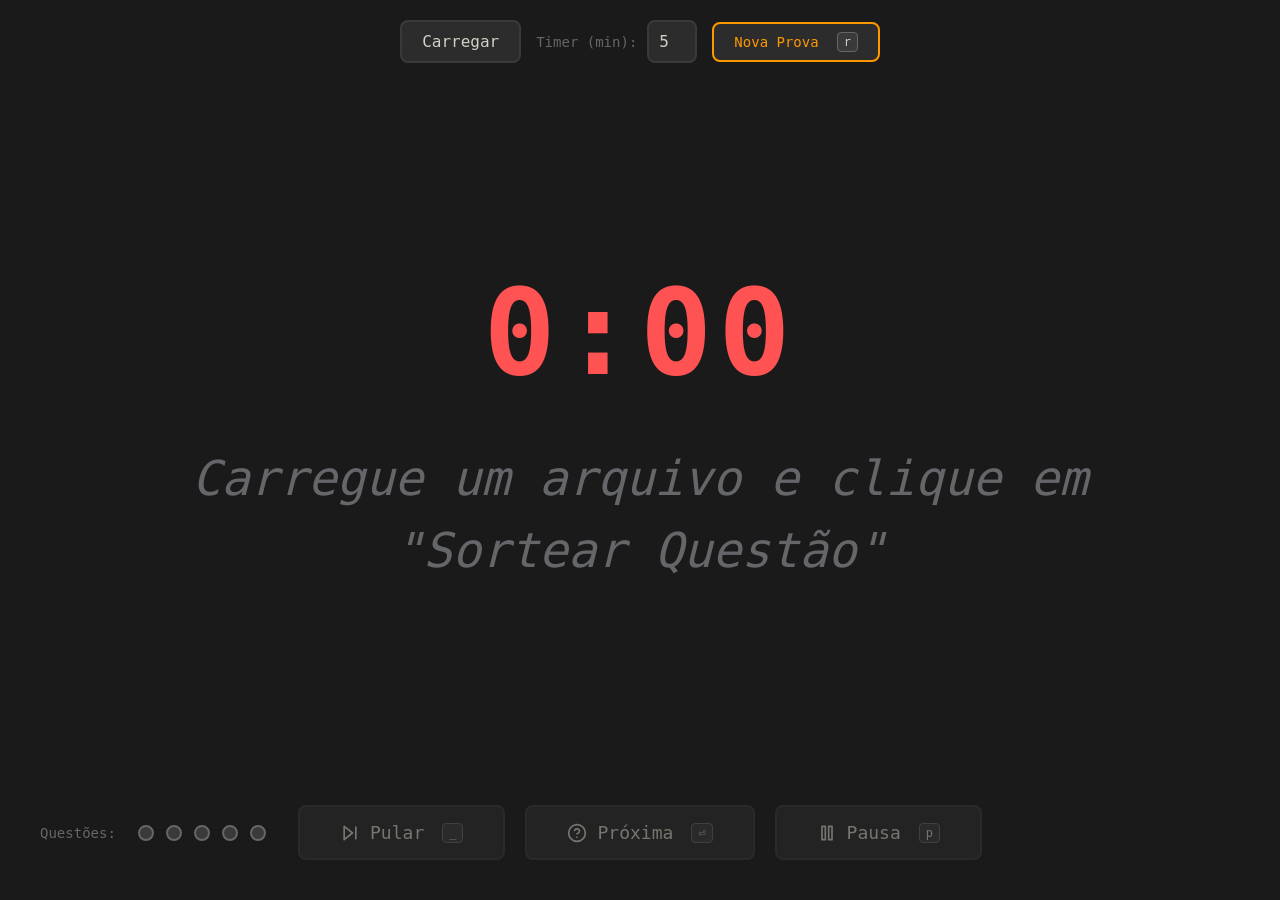
==== question_picker.html @ 437a16ee "Initial commit" ====
<!DOCTYPE html>
<html lang="pt-BR">
<head>
    <meta charset="UTF-8">
    <meta name="viewport" content="width=device-width, initial-scale=1.0">
    <title>Sorteador de Questões</title>
    <style>
        * {
            margin: 0;
            padding: 0;
            box-sizing: border-box;
        }

        body {
            font-family: 'SF Mono', 'Monaco', 'Inconsolata', 'Fira Code', monospace;
            background: #1a1a1a;
            color: #d1d0c5;
            height: 100vh;
            overflow: hidden;
            display: flex;
            flex-direction: column;
        }

        .header {
            padding: 20px;
            display: flex;
            justify-content: center;
            align-items: center;
            gap: 15px;
        }

        .header-controls {
            display: flex;
            align-items: center;
            gap: 15px;
        }

        .reset-button {
            background: #2c2c2c;
            color: #ff9800;
            border: 2px solid #ff9800;
            padding: 8px 20px;
            font-size: 14px;
            border-radius: 8px;
            cursor: pointer;
            font-family: inherit;
            transition: all 0.3s;
        }

        .reset-button:hover {
            background: #ff9800;
            color: #1a1a1a;
        }

        select {
            background: #2c2c2c;
            color: #d1d0c5;
            border: 2px solid #3a3a3a;
            padding: 10px 20px;
            font-size: 16px;
            border-radius: 8px;
            cursor: pointer;
            font-family: inherit;
            transition: border-color 0.3s;
        }

        select:hover {
            border-color: #646669;
        }

        select:focus {
            outline: none;
            border-color: #e2b714;
        }

        input[type="file"] {
            display: none;
        }

        .file-label {
            background: #2c2c2c;
            color: #d1d0c5;
            border: 2px solid #3a3a3a;
            padding: 10px 20px;
            font-size: 16px;
            border-radius: 8px;
            cursor: pointer;
            font-family: inherit;
            transition: all 0.3s;
        }

        .file-label:hover {
            border-color: #646669;
            background: #323232;
        }

        .main-content {
            flex: 1;
            display: flex;
            flex-direction: column;
            justify-content: center;
            align-items: center;
            padding: 40px;
            gap: 40px;
        }

        .timer {
            font-size: clamp(48px, 10vw, 120px);
            font-weight: bold;
            transition: color 0.3s, opacity 0.3s;
            letter-spacing: 0.05em;
        }

        .timer.normal {
            color: #e2b714;
        }

        .timer.warning {
            color: #ff9800;
        }

        .timer.danger {
            color: #ff5252;
        }

        .timer.hidden {
            display: none;
        }

        .timer.dimmed {
            color: #646669;
        }

        .question {
            font-size: clamp(24px, 4vw, 48px);
            text-align: center;
            max-width: 90%;
            line-height: 1.5;
            color: #d1d0c5;
        }

        .bottom-controls {
            padding: 40px;
            display: flex;
            justify-content: center;
            align-items: center;
            gap: 20px;
        }

        button {
            background: #2c2c2c;
            color: #d1d0c5;
            border: 2px solid #3a3a3a;
            padding: 15px 40px;
            font-size: 18px;
            border-radius: 8px;
            cursor: pointer;
            font-family: inherit;
            transition: all 0.3s;
            display: flex;
            align-items: center;
            gap: 10px;
        }

        button:hover {
            border-color: #646669;
            background: #323232;
            transform: translateY(-2px);
        }

        button:active {
            transform: translateY(0);
        }

        button:disabled {
            opacity: 0.5;
            cursor: not-allowed;
            transform: none;
        }

        button:disabled:hover {
            transform: none;
        }

        .icon {
            width: 20px;
            height: 20px;
            fill: none;
            stroke: currentColor;
            stroke-width: 2;
            stroke-linecap: round;
            stroke-linejoin: round;
        }

        .keyboard-hint {
            display: inline-block;
            margin-left: 8px;
            padding: 2px 6px;
            background: #3a3a3a;
            border: 1px solid #646669;
            border-radius: 4px;
            font-size: 12px;
            font-family: monospace;
            color: #d1d0c5;
        }

        .recording-indicator {
            display: none;
            align-items: center;
            gap: 8px;
            padding: 8px 16px;
            background: #2c2c2c;
            border: 2px solid #ff5252;
            border-radius: 8px;
            font-size: 14px;
        }

        .recording-indicator.active {
            display: flex;
        }

        .recording-dot {
            width: 10px;
            height: 10px;
            background: #ff5252;
            border-radius: 50%;
            animation: pulse 1.5s ease-in-out infinite;
        }

        @keyframes pulse {
            0%, 100% { opacity: 1; }
            50% { opacity: 0.3; }
        }

        .settings {
            display: flex;
            gap: 10px;
            align-items: center;
        }

        input[type="number"] {
            background: #2c2c2c;
            color: #d1d0c5;
            border: 2px solid #3a3a3a;
            padding: 10px;
            width: 50px;
            font-size: 16px;
            border-radius: 8px;
            font-family: inherit;
        }

        input[type="number"]:focus {
            outline: none;
            border-color: #e2b714;
        }

        .placeholder {
            color: #646669;
            font-style: italic;
        }

        .summary-list {
            list-style: none;
            padding: 0;
            max-width: 90%;
            text-align: left;
        }

        .summary-list li {
            margin-bottom: 30px;
            font-size: clamp(18px, 3vw, 32px);
            line-height: 1.6;
            padding-left: 40px;
            position: relative;
        }

        .summary-list li::before {
            content: attr(data-number);
            position: absolute;
            left: 0;
            font-weight: bold;
            color: #e2b714;
        }

        .summary-list li.skipped {
            color: #646669;
            opacity: 0.6;
        }

        .summary-list li.skipped::before {
            color: #ff9800;
        }

        label {
            font-size: 14px;
            color: #646669;
        }

        .progress-indicator {
            display: flex;
            gap: 12px;
            align-items: center;
            position: absolute;
            left: 40px;
        }

        .progress-dot {
            width: 16px;
            height: 16px;
            border-radius: 50%;
            background: #3a3a3a;
            border: 2px solid #646669;
            transition: all 0.3s;
        }

        .progress-dot.completed {
            background: #4caf50;
            border-color: #4caf50;
            box-shadow: 0 0 10px rgba(76, 175, 80, 0.5);
        }

        .progress-dot.skipped {
            background: #ff9800;
            border-color: #ff9800;
            box-shadow: 0 0 10px rgba(255, 152, 0, 0.5);
        }

        .progress-dot.current {
            background: #e2b714;
            border-color: #e2b714;
            box-shadow: 0 0 10px rgba(226, 183, 20, 0.5);
            transform: scale(1.2);
        }

        .progress-label {
            font-size: 14px;
            color: #646669;
            margin-right: 10px;
        }
    </style>
</head>
<body>
    <div class="header">
        <div class="header-controls">
            <label for="fileInput" class="file-label">Carregar</label>
            <input type="file" id="fileInput" accept=".md,.txt" multiple>
            <select id="fileSelect" style="display: none;">
                <option value="">Escolha a prova</option>
            </select>
            <div class="settings">
                <label for="timerMinutes">Timer (min):</label>
                <input type="number" id="timerMinutes" value="5" min="1" max="60">
            </div>
            <div class="recording-indicator" id="recordingIndicator">
                <div class="recording-dot"></div>
                <span>Gravando áudio</span>
            </div>
            <button class="reset-button" id="resetButton">Nova Prova<span class="keyboard-hint">r</span></button>
        </div>
    </div>

    <div class="main-content">
        <div class="timer normal" id="timer">5:00</div>
        <div class="question placeholder" id="question">Carregue um arquivo e clique em "Sortear Questão"</div>
    </div>

    <div class="bottom-controls">
        <div class="progress-indicator">
            <span class="progress-label">Questões:</span>
            <div class="progress-dot" id="dot1"></div>
            <div class="progress-dot" id="dot2"></div>
            <div class="progress-dot" id="dot3"></div>
            <div class="progress-dot" id="dot4"></div>
            <div class="progress-dot" id="dot5"></div>
        </div>
        
        <button id="skipButton" disabled>
            <svg class="icon" viewBox="0 0 24 24">
                <path d="M5 4l10 8-10 8V4z"/>
                <line x1="19" y1="5" x2="19" y2="19"/>
            </svg>
            Pular<span class="keyboard-hint">_</span>
        </button>
        
        <button id="drawButton" disabled>
            <svg class="icon" viewBox="0 0 24 24">
                <circle cx="12" cy="12" r="10"/>
                <path d="M9.09 9a3 3 0 0 1 5.83 1c0 2-3 3-3 3"/>
                <line x1="12" y1="17" x2="12.01" y2="17"/>
            </svg>
            Próxima<span class="keyboard-hint">⏎</span>
        </button>
        
        <button id="pauseButton" disabled>
            <svg class="icon" viewBox="0 0 24 24">
                <rect x="6" y="4" width="4" height="16"/>
                <rect x="14" y="4" width="4" height="16"/>
            </svg>
            Pausa<span class="keyboard-hint">p</span>
        </button>
    </div>

    <script>
        let questions = [];
        let usedQuestions = [];
        let currentSessionQuestions = []; // Questões da sessão atual (máximo 5)
        let questionStatus = []; // 'answered' ou 'skipped'
        let skipCount = 0; // Conta quantas questões foram puladas (máximo 2)
        let currentQuestionIndex = 0; // Índice da questão atual (0-4)
        let timerInterval = null;
        let timeLeft = 0;
        let isPaused = false;
        let loadedFiles = {};
        
        // Variáveis para gravação de áudio
        let mediaRecorder = null;
        let audioChunks = [];
        let isRecording = false;
        let currentFileName = '';

        const fileInput = document.getElementById('fileInput');
        const fileSelect = document.getElementById('fileSelect');
        const timerMinutesInput = document.getElementById('timerMinutes');
        const timerDisplay = document.getElementById('timer');
        const questionDisplay = document.getElementById('question');
        const drawButton = document.getElementById('drawButton');
        const pauseButton = document.getElementById('pauseButton');
        const skipButton = document.getElementById('skipButton');
        const resetButton = document.getElementById('resetButton');
        const recordingIndicator = document.getElementById('recordingIndicator');
        const dots = [
            document.getElementById('dot1'),
            document.getElementById('dot2'),
            document.getElementById('dot3'),
            document.getElementById('dot4'),
            document.getElementById('dot5')
        ];

        fileInput.addEventListener('change', handleFileSelect);
        fileSelect.addEventListener('change', handleFileChange);
        drawButton.addEventListener('click', drawQuestion);
        pauseButton.addEventListener('click', togglePause);
        skipButton.addEventListener('click', skipQuestion);
        resetButton.addEventListener('click', resetProgress);

        // Atalhos de teclado
        document.addEventListener('keydown', (e) => {
            // Enter - Próxima questão
            if (e.key === 'Enter' && !drawButton.disabled) {
                e.preventDefault();
                drawQuestion();
            }
            // Espaço - Pular questão
            else if (e.key === ' ' && !skipButton.disabled) {
                e.preventDefault();
                skipQuestion();
            }
            // P - Pausar/Retomar
            else if (e.key === 'p' || e.key === 'P') {
                if (!pauseButton.disabled) {
                    e.preventDefault();
                    togglePause();
                }
            }
            // R - Nova Prova
            else if (e.key === 'r' || e.key === 'R') {
                e.preventDefault();
                resetProgress();
            }
        });

        // Funções de gravação de áudio
        async function startRecording() {
            try {
                const stream = await navigator.mediaDevices.getUserMedia({ audio: true });
                mediaRecorder = new MediaRecorder(stream);
                audioChunks = [];
                
                mediaRecorder.ondataavailable = (event) => {
                    if (event.data.size > 0) {
                        audioChunks.push(event.data);
                    }
                };
                
                mediaRecorder.onstop = () => {
                    const audioBlob = new Blob(audioChunks, { type: 'audio/webm' });
                    downloadAudio(audioBlob);
                    
                    // Para todas as tracks do stream
                    stream.getTracks().forEach(track => track.stop());
                };
                
                mediaRecorder.start();
                isRecording = true;
                recordingIndicator.classList.add('active');
                
                console.log('Gravação iniciada');
            } catch (error) {
                console.error('Erro ao iniciar gravação:', error);
                alert('Não foi possível acessar o microfone. Verifique as permissões do navegador.');
            }
        }
        
        function stopRecording() {
            if (mediaRecorder && isRecording) {
                mediaRecorder.stop();
                isRecording = false;
                recordingIndicator.classList.remove('active');
                console.log('Gravação finalizada');
            }
        }
        
        function downloadAudio(audioBlob) {
            const url = URL.createObjectURL(audioBlob);
            const a = document.createElement('a');
            a.style.display = 'none';
            a.href = url;
            
            // Nome do arquivo: prova_[nome-arquivo]_[data-hora].webm
            const now = new Date();
            const timestamp = now.toISOString().slice(0, 19).replace(/:/g, '-');
            const fileName = `prova_${currentFileName}_${timestamp}.webm`;
            
            a.download = fileName;
            document.body.appendChild(a);
            a.click();
            
            setTimeout(() => {
                document.body.removeChild(a);
                URL.revokeObjectURL(url);
            }, 100);
        }

        function handleFileSelect(e) {
            const files = e.target.files;
            
            for (let file of files) {
                const reader = new FileReader();
                reader.onload = function(event) {
                    const content = event.target.result;
                    loadedFiles[file.name] = content;
                    updateFileSelect();
                };
                reader.readAsText(file);
            }
        }

        function updateFileSelect() {
            fileSelect.innerHTML = '<option value="">Escolha a prova</option>';
            
            const fileNames = Object.keys(loadedFiles);
            
            for (let fileName of fileNames) {
                const option = document.createElement('option');
                option.value = fileName;
                option.textContent = fileName;
                fileSelect.appendChild(option);
            }
            
            // Se há apenas 1 arquivo, seleciona automaticamente e esconde o dropdown
            if (fileNames.length === 1) {
                fileSelect.style.display = 'none';
                fileSelect.value = fileNames[0];
                currentFileName = fileNames[0].replace(/\.(md|txt)$/, '');
                handleFileChange();
            } 
            // Se há mais de 1 arquivo, mostra o dropdown
            else if (fileNames.length > 1) {
                fileSelect.style.display = 'inline-block';
            }
        }

        function handleFileChange() {
            const selectedFile = fileSelect.value;
            
            if (selectedFile && loadedFiles[selectedFile]) {
                currentFileName = selectedFile.replace(/\.(md|txt)$/, '');
                parseMarkdown(loadedFiles[selectedFile]);
                drawButton.disabled = false;
                questionDisplay.textContent = 'Clique em "Próxima" para começar';
                questionDisplay.classList.add('placeholder');
                stopTimer();
                
                // Mostra timer em cinza com 0:00
                timerDisplay.classList.remove('hidden');
                timerDisplay.classList.add('dimmed');
                timerDisplay.textContent = '0:00';
                
                resetProgress();
            } else {
                questions = [];
                usedQuestions = [];
                drawButton.disabled = true;
                questionDisplay.textContent = 'Carregue um arquivo e clique em "Próxima" para começar';
                questionDisplay.classList.add('placeholder');
                
                // Mostra timer em cinza com 0:00
                timerDisplay.classList.remove('hidden');
                timerDisplay.classList.add('dimmed');
                timerDisplay.textContent = '0:00';
                
                resetProgress();
            }
        }

        function parseMarkdown(content) {
            questions = [];
            usedQuestions = [];
            resetProgress();
            
            const lines = content.split('\n');
            
            for (let line of lines) {
                line = line.trim();
                
                // Ignora linhas vazias, títulos markdown (#) e linhas sem conteúdo
                if (!line || line.startsWith('#')) {
                    continue;
                }
                
                // Detecta apenas linhas que começam com número seguido de ponto ou parêntese
                // e captura apenas essa linha (não continua em linhas seguintes)
                if (/^\d+[\.\)]/.test(line)) {
                    const question = line.replace(/^\d+[\.\)]\s*/, '').trim();
                    if (question) {
                        questions.push(question);
                    }
                }
            }
            
            console.log(`${questions.length} questões carregadas`);
        }

        function drawQuestion() {
            if (questions.length === 0) return;
            
            // Verifica se deve mostrar o resumo
            if (shouldShowSummary()) {
                showSummary();
                drawButton.disabled = true;
                skipButton.disabled = true;
                // NÃO para a gravação aqui - continua até "Nova Prova"
                return;
            }
            
            // Inicia gravação na primeira questão
            if (currentSessionQuestions.length === 0 && !isRecording) {
                startRecording();
            }
            
            // Verifica se já atingiu o limite de 5 questões
            if (currentSessionQuestions.length >= 5) {
                alert('Este aluno já tem 5 questões designadas! Use "Nova Prova" para começar uma nova sessão.');
                return;
            }
            
            // Se todas as questões foram usadas, reinicia
            if (usedQuestions.length === questions.length) {
                usedQuestions = [];
            }
            
            // Filtra questões ainda não usadas
            const availableQuestions = questions.filter((_, index) => !usedQuestions.includes(index));
            
            // Sorteia uma questão
            const randomIndex = Math.floor(Math.random() * availableQuestions.length);
            const selectedQuestion = availableQuestions[randomIndex];
            const originalIndex = questions.indexOf(selectedQuestion);
            
            usedQuestions.push(originalIndex);
            currentSessionQuestions.push(selectedQuestion);
            questionStatus.push('answered'); // Marca como respondida por padrão
            
            questionDisplay.textContent = selectedQuestion;
            questionDisplay.classList.remove('placeholder');
            
            updateProgressIndicator();
            startTimer();
            
            // Habilita o botão de pular apenas se ainda não pulou 2 vezes
            skipButton.disabled = skipCount >= 2;
        }
        
        function skipQuestion() {
            // Marca a última questão como pulada
            if (questionStatus.length > 0) {
                questionStatus[questionStatus.length - 1] = 'skipped';
                skipCount++; // Incrementa o contador de pulos
            }
            
            // Para o timer
            stopTimer();
            
            // Atualiza o indicador
            updateProgressIndicator();
            
            // Verifica se deve mostrar o resumo
            if (shouldShowSummary()) {
                showSummary();
                drawButton.disabled = true;
                skipButton.disabled = true;
                return;
            }
            
            // Sorteia automaticamente a próxima questão
            if (currentSessionQuestions.length < 5) {
                drawQuestion();
            }
        }
        
        function shouldShowSummary() {
            const answeredCount = questionStatus.filter(s => s === 'answered').length;
            const skippedCount = questionStatus.filter(s => s === 'skipped').length;
            
            // Mostra resumo se: 3 respondidas + 0 puladas OU 5 questões no total
            return (answeredCount === 3 && skippedCount === 0) || 
                   (currentSessionQuestions.length === 5);
        }
        
        function showSummary() {
            // Esconde o timer
            timerDisplay.classList.add('hidden');
            
            // Atualiza o indicador para mostrar todas como completadas
            dots.forEach((dot, index) => {
                dot.classList.remove('completed', 'current', 'skipped');
                
                if (index < currentSessionQuestions.length) {
                    const status = questionStatus[index];
                    if (status === 'skipped') {
                        dot.classList.add('skipped');
                    } else {
                        dot.classList.add('completed');
                    }
                }
            });
            
            // Cria a lista de questões
            let summaryHTML = '<ul class="summary-list">';
            
            currentSessionQuestions.forEach((question, index) => {
                const status = questionStatus[index];
                const className = status === 'skipped' ? 'skipped' : '';
                summaryHTML += `<li class="${className}" data-number="${index + 1}.">${question}</li>`;
            });
            
            summaryHTML += '</ul>';
            
            questionDisplay.innerHTML = summaryHTML;
            questionDisplay.classList.remove('placeholder');
        }
        
        function resetProgress() {
            currentSessionQuestions = [];
            questionStatus = [];
            skipCount = 0; // Reseta o contador de pulos
            currentQuestionIndex = 0;
            stopTimer();
            stopRecording(); // Para a gravação se estiver ativa
            
            // Mostra o timer em cinza com 0:00
            timerDisplay.classList.remove('hidden');
            timerDisplay.classList.add('dimmed');
            timerDisplay.textContent = '0:00';
            
            updateProgressIndicator();
            drawButton.disabled = questions.length === 0;
            skipButton.disabled = true;
            questionDisplay.textContent = questions.length > 0 ? 'Clique em "Próxima" para começar' : 'Carregue um arquivo e clique em "Próxima" para começar';
            questionDisplay.classList.add('placeholder');
        }
        
        function updateProgressIndicator() {
            dots.forEach((dot, index) => {
                dot.classList.remove('completed', 'current', 'skipped');
                
                if (index < currentSessionQuestions.length - 1) {
                    // Questões já completadas
                    const status = questionStatus[index];
                    if (status === 'skipped') {
                        dot.classList.add('skipped');
                    } else {
                        dot.classList.add('completed');
                    }
                } else if (index === currentSessionQuestions.length - 1) {
                    // Questão atual
                    dot.classList.add('current');
                }
            });
        }

        // Funções para criar sons suaves usando Web Audio API
        function playSound(frequency, duration, type = 'sine') {
            const audioContext = new (window.AudioContext || window.webkitAudioContext)();
            const oscillator = audioContext.createOscillator();
            const gainNode = audioContext.createGain();
            
            oscillator.connect(gainNode);
            gainNode.connect(audioContext.destination);
            
            oscillator.frequency.value = frequency;
            oscillator.type = type;
            
            gainNode.gain.setValueAtTime(0.3, audioContext.currentTime);
            gainNode.gain.exponentialRampToValueAtTime(0.01, audioContext.currentTime + duration);
            
            oscillator.start(audioContext.currentTime);
            oscillator.stop(audioContext.currentTime + duration);
        }

        function playStartSound() {
            // Som ascendente suave (C5 -> E5 -> G5)
            playSound(523.25, 0.15); // C5
            setTimeout(() => playSound(659.25, 0.15), 100); // E5
            setTimeout(() => playSound(783.99, 0.2), 200); // G5
        }

        function playWarningSound() {
            // Som de alerta suave (A4 -> A4)
            playSound(440, 0.2);
            setTimeout(() => playSound(440, 0.2), 250);
        }

        function playDangerSound() {
            // Som mais urgente mas ainda suave (E5 -> E5 -> E5)
            playSound(659.25, 0.15);
            setTimeout(() => playSound(659.25, 0.15), 150);
            setTimeout(() => playSound(659.25, 0.2), 300);
        }

        function playEndSound() {
            // Som descendente (G5 -> E5 -> C5)
            playSound(783.99, 0.15);
            setTimeout(() => playSound(659.25, 0.15), 150);
            setTimeout(() => playSound(523.25, 0.3), 300);
        }

        function startTimer() {
            // Limpa completamente qualquer timer anterior
            if (timerInterval) {
                clearInterval(timerInterval);
                timerInterval = null;
            }
            
            isPaused = false;
            pauseButton.disabled = false;
            pauseButton.innerHTML = `
                <svg class="icon" viewBox="0 0 24 24">
                    <rect x="6" y="4" width="4" height="16"/>
                    <rect x="14" y="4" width="4" height="16"/>
                </svg>
                Pausa<span class="keyboard-hint">p</span>
            `;
            
            // Remove o estilo dimmed e restaura cor normal
            timerDisplay.classList.remove('dimmed');
            
            const minutes = parseInt(timerMinutesInput.value) || 5;
            timeLeft = minutes * 60;
            
            updateTimerDisplay();
            playStartSound(); // Som ao iniciar
            
            // Variáveis locais para controlar sons deste timer específico
            let warningPlayed = false;
            let dangerPlayed = false;
            let isActiveTimer = true; // Flag para verificar se este timer ainda é válido
            
            timerInterval = setInterval(() => {
                // Verifica se este ainda é o timer ativo
                if (!isActiveTimer) {
                    clearInterval(timerInterval);
                    return;
                }
                
                if (!isPaused) {
                    timeLeft--;
                    updateTimerDisplay();
                    
                    // Toca som de aviso quando restar 1 minuto
                    if (timeLeft === 60 && !warningPlayed && isActiveTimer) {
                        playWarningSound();
                        warningPlayed = true;
                    }
                    
                    // Toca som de perigo quando restarem 30 segundos
                    if (timeLeft === 30 && !dangerPlayed && isActiveTimer) {
                        playDangerSound();
                        dangerPlayed = true;
                    }
                    
                    if (timeLeft <= 0) {
                        if (isActiveTimer) {
                            playEndSound(); // Som ao terminar
                        }
                        isActiveTimer = false;
                        stopTimer();
                    }
                }
            }, 1000);
            
            // Marca timers anteriores como inativos quando criar um novo
            return () => { isActiveTimer = false; };
        }

        function stopTimer() {
            if (timerInterval) {
                clearInterval(timerInterval);
                timerInterval = null;
            }
            // Força resetar o timeLeft para evitar sons fantasma
            timeLeft = 0;
            isPaused = false;
            pauseButton.disabled = true;
            pauseButton.innerHTML = `
                <svg class="icon" viewBox="0 0 24 24">
                    <rect x="6" y="4" width="4" height="16"/>
                    <rect x="14" y="4" width="4" height="16"/>
                </svg>
                Pausa<span class="keyboard-hint">p</span>
            `;
        }

        function togglePause() {
            isPaused = !isPaused;
            const icon = pauseButton.querySelector('.icon');
            
            if (isPaused) {
                pauseButton.innerHTML = `
                    <svg class="icon" viewBox="0 0 24 24">
                        <polygon points="5 3 19 12 5 21 5 3"/>
                    </svg>
                    Retomar<span class="keyboard-hint">p</span>
                `;
            } else {
                pauseButton.innerHTML = `
                    <svg class="icon" viewBox="0 0 24 24">
                        <rect x="6" y="4" width="4" height="16"/>
                        <rect x="14" y="4" width="4" height="16"/>
                    </svg>
                    Pausa<span class="keyboard-hint">p</span>
                `;
            }
        }

        function updateTimerDisplay() {
            const minutes = Math.floor(timeLeft / 60);
            const seconds = timeLeft % 60;
            timerDisplay.textContent = `${minutes}:${seconds.toString().padStart(2, '0')}`;
            
            // Não aplica cores se o timer está no modo dimmed (tela inicial)
            if (timerDisplay.classList.contains('dimmed')) {
                return;
            }
            
            // Muda a cor do timer
            timerDisplay.classList.remove('normal', 'warning', 'danger');
            
            if (timeLeft <= 30) {
                timerDisplay.classList.add('danger');
            } else if (timeLeft <= 60) {
                timerDisplay.classList.add('warning');
            } else {
                timerDisplay.classList.add('normal');
            }
        }

        // Inicializa o display do timer
        updateTimerDisplay();
    </script>
</body>
</html>
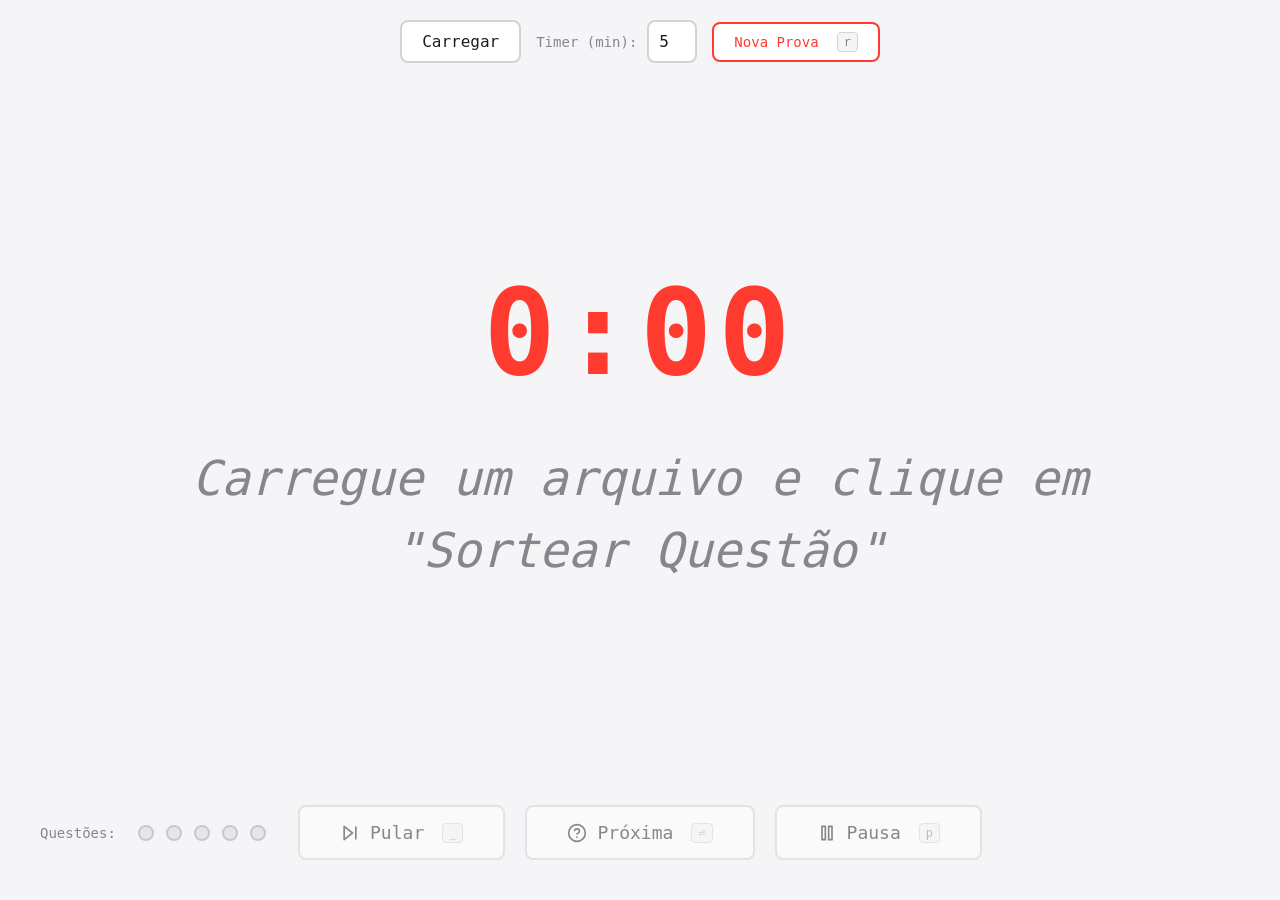
==== commit 218eef55: "Tema claro para melhorar legibilidade em sala de aula" ====
--- a/question_picker.html
+++ b/question_picker.html
@@ -13,8 +13,8 @@
 
         body {
             font-family: 'SF Mono', 'Monaco', 'Inconsolata', 'Fira Code', monospace;
-            background: #1a1a1a;
-            color: #d1d0c5;
+            background: #F5F5F7;
+            color: #1D1D1F;
             height: 100vh;
             overflow: hidden;
             display: flex;
@@ -36,9 +36,9 @@
         }
 
         .reset-button {
-            background: #2c2c2c;
-            color: #ff9800;
-            border: 2px solid #ff9800;
+            background: #FFFFFF;
+            color: #FF3B30;
+            border: 2px solid #FF3B30;
             padding: 8px 20px;
             font-size: 14px;
             border-radius: 8px;
@@ -48,14 +48,14 @@
         }
 
         .reset-button:hover {
-            background: #ff9800;
-            color: #1a1a1a;
+            background: #FF3B30;
+            color: #FFFFFF;
         }
 
         select {
-            background: #2c2c2c;
-            color: #d1d0c5;
-            border: 2px solid #3a3a3a;
+            background: #FFFFFF;
+            color: #1D1D1F;
+            border: 2px solid #D2D2D7;
             padding: 10px 20px;
             font-size: 16px;
             border-radius: 8px;
@@ -65,12 +65,12 @@
         }
 
         select:hover {
-            border-color: #646669;
+            border-color: #86868B;
         }
 
         select:focus {
             outline: none;
-            border-color: #e2b714;
+            border-color: #007AFF;
         }
 
         input[type="file"] {
@@ -78,9 +78,9 @@
         }
 
         .file-label {
-            background: #2c2c2c;
-            color: #d1d0c5;
-            border: 2px solid #3a3a3a;
+            background: #FFFFFF;
+            color: #1D1D1F;
+            border: 2px solid #D2D2D7;
             padding: 10px 20px;
             font-size: 16px;
             border-radius: 8px;
@@ -90,8 +90,8 @@
         }
 
         .file-label:hover {
-            border-color: #646669;
-            background: #323232;
+            border-color: #86868B;
+            background: #F5F5F7;
         }
 
         .main-content {
@@ -112,15 +112,15 @@
         }
 
         .timer.normal {
-            color: #e2b714;
+            color: #34C759;
         }
 
         .timer.warning {
-            color: #ff9800;
+            color: #FF9500;
         }
 
         .timer.danger {
-            color: #ff5252;
+            color: #FF3B30;
         }
 
         .timer.hidden {
@@ -128,7 +128,7 @@
         }
 
         .timer.dimmed {
-            color: #646669;
+            color: #86868B;
         }
 
         .question {
@@ -136,21 +136,26 @@
             text-align: center;
             max-width: 90%;
             line-height: 1.5;
-            color: #d1d0c5;
+            color: #1D1D1F;
+            max-height: 60vh;
+            overflow-y: auto;
+            -webkit-overflow-scrolling: touch;
         }
 
         .bottom-controls {
             padding: 40px;
             display: flex;
+            flex-wrap: wrap;
             justify-content: center;
             align-items: center;
             gap: 20px;
+            padding-bottom: calc(40px + env(safe-area-inset-bottom));
         }
 
         button {
-            background: #2c2c2c;
-            color: #d1d0c5;
-            border: 2px solid #3a3a3a;
+            background: #FFFFFF;
+            color: #1D1D1F;
+            border: 2px solid #D2D2D7;
             padding: 15px 40px;
             font-size: 18px;
             border-radius: 8px;
@@ -163,8 +168,8 @@
         }
 
         button:hover {
-            border-color: #646669;
-            background: #323232;
+            border-color: #007AFF;
+            background: #F5F5F7;
             transform: translateY(-2px);
         }
 
@@ -196,12 +201,12 @@
             display: inline-block;
             margin-left: 8px;
             padding: 2px 6px;
-            background: #3a3a3a;
-            border: 1px solid #646669;
+            background: #F5F5F7;
+            border: 1px solid #D2D2D7;
             border-radius: 4px;
             font-size: 12px;
             font-family: monospace;
-            color: #d1d0c5;
+            color: #86868B;
         }
 
         .recording-indicator {
@@ -209,8 +214,8 @@
             align-items: center;
             gap: 8px;
             padding: 8px 16px;
-            background: #2c2c2c;
-            border: 2px solid #ff5252;
+            background: #FFFFFF;
+            border: 2px solid #FF3B30;
             border-radius: 8px;
             font-size: 14px;
         }
@@ -222,7 +227,7 @@
         .recording-dot {
             width: 10px;
             height: 10px;
-            background: #ff5252;
+            background: #FF3B30;
             border-radius: 50%;
             animation: pulse 1.5s ease-in-out infinite;
         }
@@ -239,9 +244,9 @@
         }
 
         input[type="number"] {
-            background: #2c2c2c;
-            color: #d1d0c5;
-            border: 2px solid #3a3a3a;
+            background: #FFFFFF;
+            color: #1D1D1F;
+            border: 2px solid #D2D2D7;
             padding: 10px;
             width: 50px;
             font-size: 16px;
@@ -251,11 +256,11 @@
 
         input[type="number"]:focus {
             outline: none;
-            border-color: #e2b714;
+            border-color: #007AFF;
         }
 
         .placeholder {
-            color: #646669;
+            color: #86868B;
             font-style: italic;
         }
 
@@ -264,6 +269,9 @@
             padding: 0;
             max-width: 90%;
             text-align: left;
+            max-height: 60vh;
+            overflow-y: auto;
+            -webkit-overflow-scrolling: touch;
         }
 
         .summary-list li {
@@ -279,62 +287,81 @@
             position: absolute;
             left: 0;
             font-weight: bold;
-            color: #e2b714;
+            color: #007AFF;
         }
 
         .summary-list li.skipped {
-            color: #646669;
+            color: #86868B;
             opacity: 0.6;
         }
 
         .summary-list li.skipped::before {
-            color: #ff9800;
+            color: #FF9500;
         }
 
         label {
             font-size: 14px;
-            color: #646669;
+            color: #86868B;
         }
 
         .progress-indicator {
             display: flex;
             gap: 12px;
             align-items: center;
-            position: absolute;
-            left: 40px;
+            position: relative;
+            left: auto;
+            order: -1;
+            width: 100%;
+            justify-content: center;
+            margin-bottom: 10px;
+        }
+        
+        /* Layout específico para telas grandes (landscape) */
+        @media (min-width: 768px) and (orientation: landscape) {
+            .progress-indicator {
+                position: absolute;
+                left: 40px;
+                width: auto;
+                margin-bottom: 0;
+                order: 0;
+            }
+            
+            .bottom-controls {
+                flex-wrap: nowrap;
+            }
         }
 
         .progress-dot {
             width: 16px;
             height: 16px;
             border-radius: 50%;
-            background: #3a3a3a;
-            border: 2px solid #646669;
+            background: #E5E5EA;
+            border: 2px solid #C7C7CC;
             transition: all 0.3s;
         }
 
         .progress-dot.completed {
-            background: #4caf50;
-            border-color: #4caf50;
-            box-shadow: 0 0 10px rgba(76, 175, 80, 0.5);
+            background: #34C759;
+            border-color: #34C759;
+            box-shadow: 0 0 10px rgba(52, 199, 89, 0.5);
         }
 
         .progress-dot.skipped {
-            background: #ff9800;
-            border-color: #ff9800;
-            box-shadow: 0 0 10px rgba(255, 152, 0, 0.5);
+            background: #FF9500;
+            border-color: #FF9500;
+            box-shadow: 0 0 10px rgba(255, 149, 0, 0.5);
         }
 
         .progress-dot.current {
-            background: #e2b714;
-            border-color: #e2b714;
-            box-shadow: 0 0 10px rgba(226, 183, 20, 0.5);
+            background: #007AFF;
+            border-color: #007AFF;
+            box-shadow: 0 0 10px rgba(0, 122, 255, 0.5);
             transform: scale(1.2);
         }
 
         .progress-label {
             font-size: 14px;
-            color: #646669;
+            color: #86868B;
             margin-right: 10px;
         }
     </style>
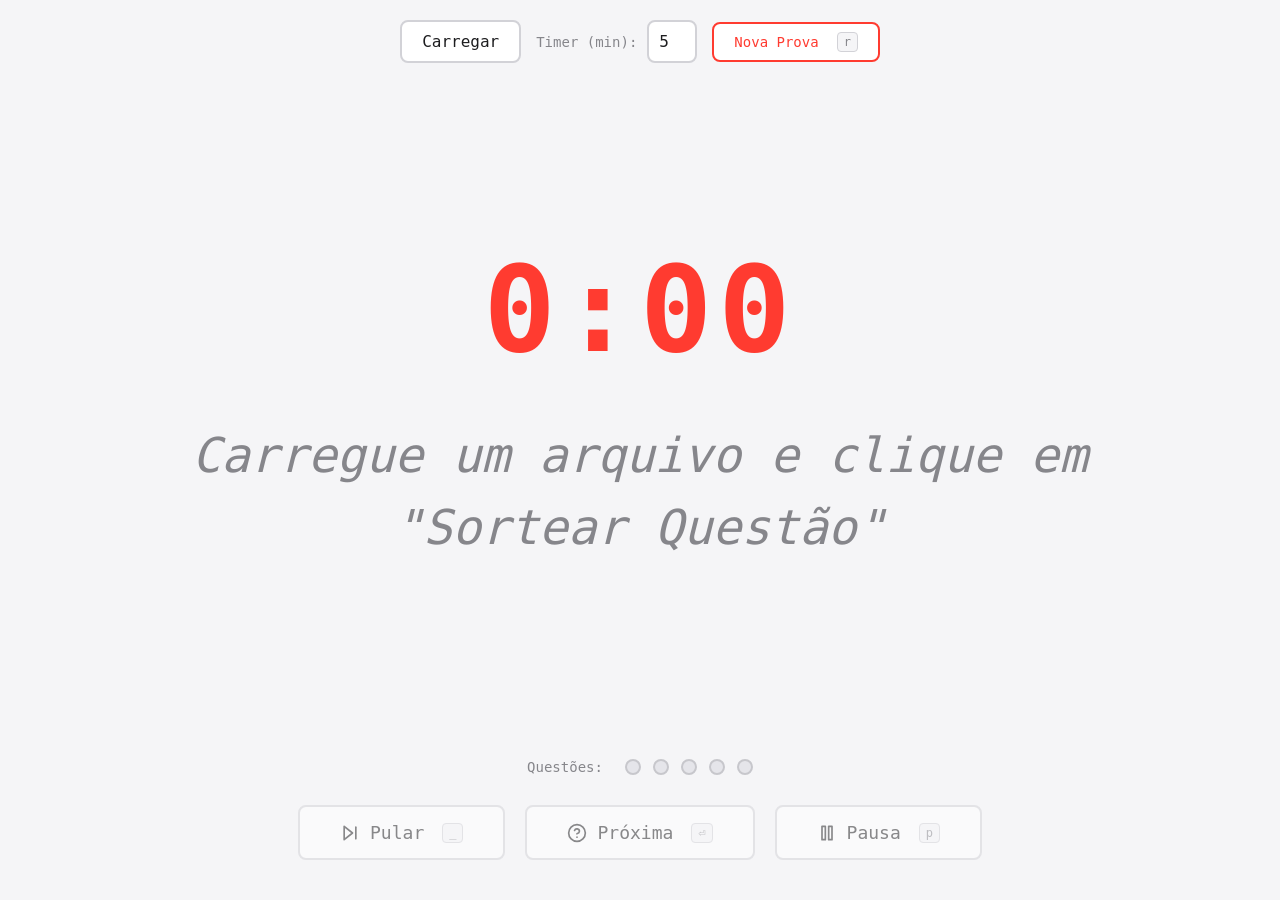
==== commit 57b9f408: "Melhorando o padding" ====
--- a/question_picker.html
+++ b/question_picker.html
@@ -310,24 +310,26 @@
             align-items: center;
             position: relative;
             left: auto;
+            right: auto;
             order: -1;
             width: 100%;
             justify-content: center;
             margin-bottom: 10px;
         }
         
-        /* Layout específico para telas grandes (landscape) */
-        @media (min-width: 768px) and (orientation: landscape) {
-            .progress-indicator {
-                position: absolute;
-                left: 40px;
-                width: auto;
-                margin-bottom: 0;
-                order: 0;
-            }
-            
+        /* Layout simétrico em todas as orientações */
+        @media (orientation: portrait) {
             .bottom-controls {
-                flex-wrap: nowrap;
+                padding-left: 20px;
+                padding-right: 20px;
+            }
+        }
+        
+        @media (orientation: landscape) {
+            .bottom-controls {
+                flex-wrap: wrap;
+                padding-left: 40px;
+                padding-right: 40px;
             }
         }
 
